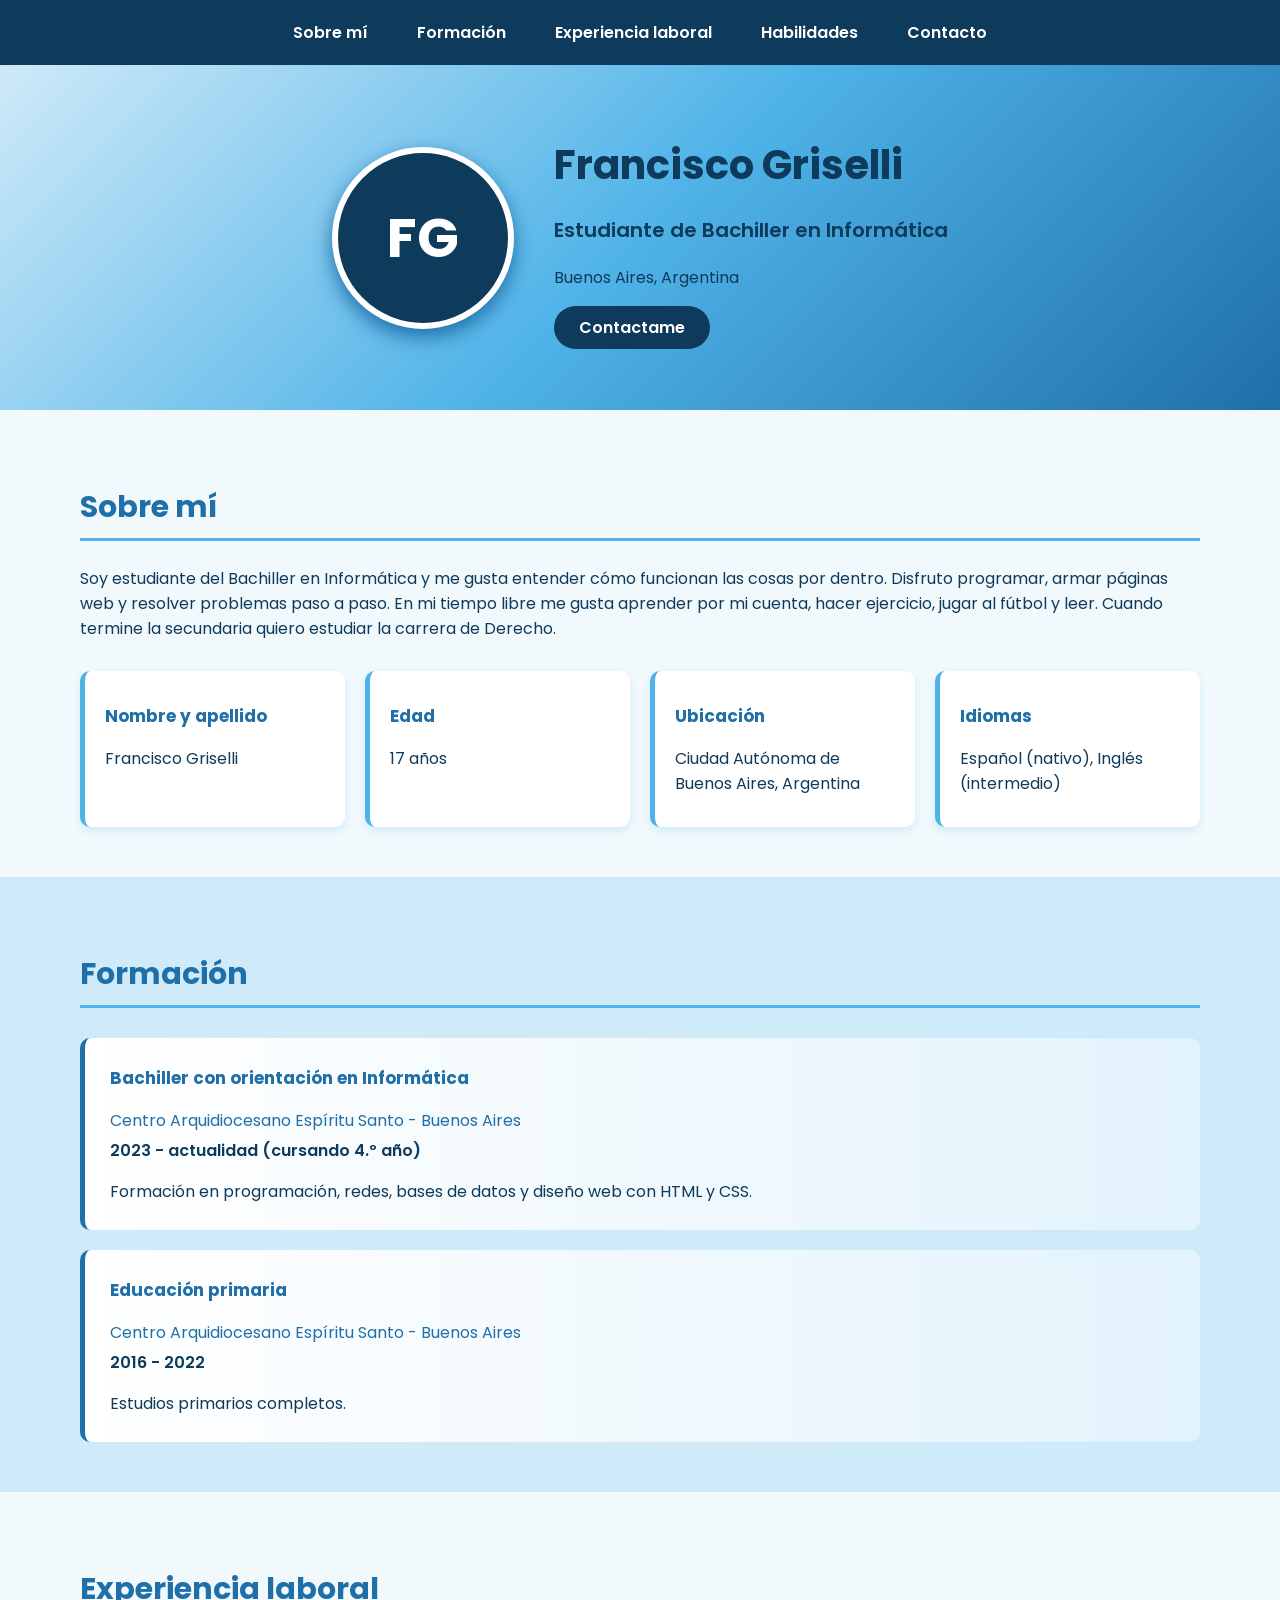
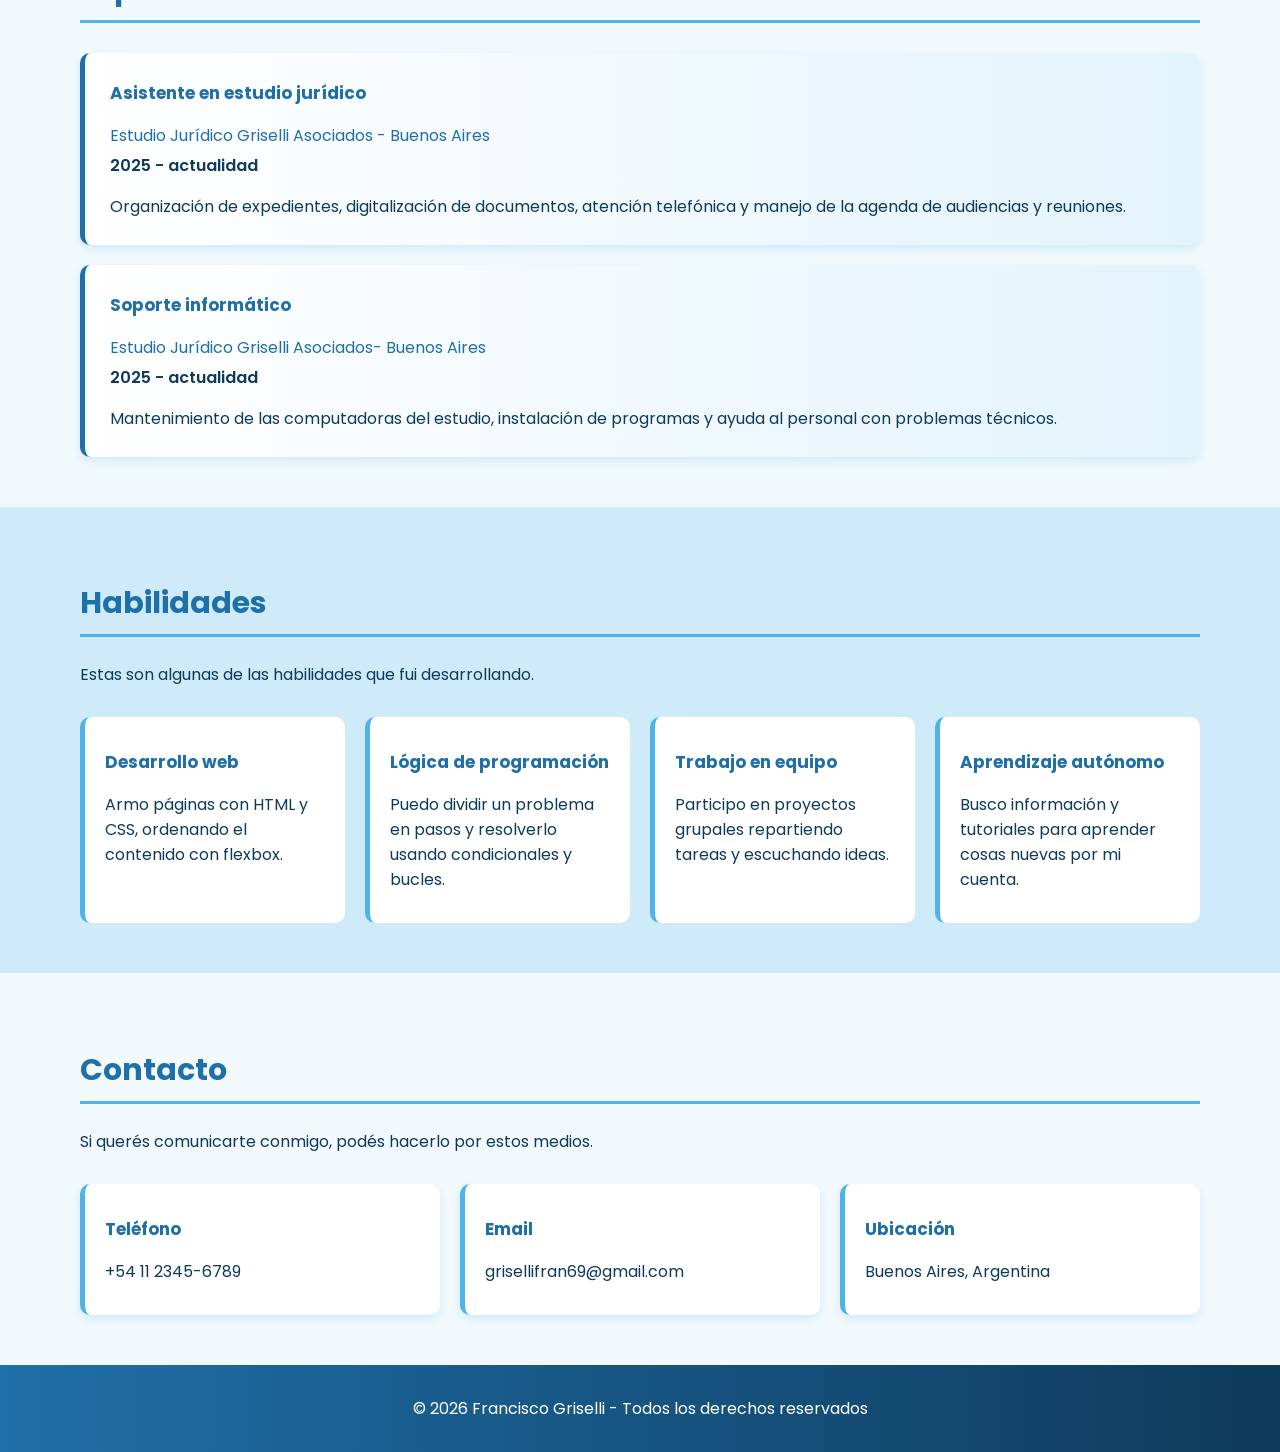
==== index.html @ 18fea028 "Rename index1.html to index.html" ====
<!DOCTYPE html>
<html lang="es">
<head>
    <meta charset="UTF-8">
    <meta name="viewport" content="width=device-width, initial-scale=1.0">
    <title>Francisco Griselli | Portfolio</title>
    <link rel="stylesheet" href="./style/styles1.css">
</head>
<body>

    <header class="encabezado">
        <nav class="navegacion">
            <a href="#sobre-mi">Sobre mí</a>
            <a href="#formacion">Formación</a>
            <a href="#experiencia">Experiencia laboral</a>
            <a href="#habilidades">Habilidades</a>
            <a href="#contacto">Contacto</a>
        </nav>
    </header>

    <main>

        
        <section class="presentacion">
            <div class="avatar">FG</div>
            <div>
                <h1>Francisco Griselli</h1>
                <p class="titulo">Estudiante de Bachiller en Informática</p>
                <p class="ubicacion">Buenos Aires, Argentina</p>
                <a href="#contacto" class="boton">Contactame</a>
            </div>
        </section>

        <section id="sobre-mi" class="seccion">
            <h2>Sobre mí</h2>
            <p>
                Soy estudiante del Bachiller en Informática y me gusta entender cómo funcionan
                las cosas por dentro. Disfruto programar, armar páginas web y resolver problemas
                paso a paso. En mi tiempo libre me gusta aprender por mi cuenta, hacer ejercicio,
                jugar al fútbol y leer. Cuando termine la secundaria quiero estudiar
                la carrera de Derecho.
            </p>

            <div class="cajas">
                <div class="caja">
                    <h3>Nombre y apellido</h3>
                    <p>Francisco Griselli</p>
                </div>
                <div class="caja">
                    <h3>Edad</h3>
                    <p>17 años</p>
                </div>
                <div class="caja">
                    <h3>Ubicación</h3>
                    <p>Ciudad Autónoma de Buenos Aires, Argentina</p>
                </div>
                <div class="caja">
                    <h3>Idiomas</h3>
                    <p>Español (nativo), Inglés (intermedio)</p>
                </div>
            </div>
        </section>

        <section id="formacion" class="seccion-celeste">
            <h2>Formación</h2>

            <div class="tarjetas">
                <div class="tarjeta">
                    <h3>Bachiller con orientación en Informática</h3>
                    <p class="lugar">Centro Arquidiocesano Espíritu Santo - Buenos Aires</p>
                    <p class="fecha">2023 - actualidad (cursando 4.º año)</p>
                    <p>Formación en programación, redes, bases de datos y diseño web con HTML y CSS.</p>
                </div>
                <div class="tarjeta">
                    <h3>Educación primaria</h3>
                    <p class="lugar">Centro Arquidiocesano Espíritu Santo - Buenos Aires</p>
                    <p class="fecha">2016 - 2022</p>
                    <p>Estudios primarios completos.</p>
                </div>
            </div>
        </section>

        <section id="experiencia" class="seccion">
            <h2>Experiencia laboral</h2>

            <div class="tarjetas">
                <div class="tarjeta">
                    <h3>Asistente en estudio jurídico</h3>
                    <p class="lugar">Estudio Jurídico Griselli Asociados - Buenos Aires</p>
                    <p class="fecha">2025 - actualidad</p>
                    <p>Organización de expedientes, digitalización de documentos, atención telefónica y manejo de la agenda de audiencias y reuniones.</p>
                </div>
                <div class="tarjeta">
                    <h3>Soporte informático</h3>
                    <p class="lugar">Estudio Jurídico Griselli Asociados- Buenos Aires</p>
                    <p class="fecha">2025 - actualidad</p>
                    <p>Mantenimiento de las computadoras del estudio, instalación de programas y ayuda al personal con problemas técnicos.</p>
                </div>
            </div>
        </section>

        <section id="habilidades" class="seccion-celeste">
            <h2>Habilidades</h2>
            <p>Estas son algunas de las habilidades que fui desarrollando.</p>

            <div class="cajas">
                <div class="caja">
                    <h3>Desarrollo web</h3>
                    <p>Armo páginas con HTML y CSS, ordenando el contenido con flexbox.</p>
                </div>
                <div class="caja">
                    <h3>Lógica de programación</h3>
                    <p>Puedo dividir un problema en pasos y resolverlo usando condicionales y bucles.</p>
                </div>
                <div class="caja">
                    <h3>Trabajo en equipo</h3>
                    <p>Participo en proyectos grupales repartiendo tareas y escuchando ideas.</p>
                </div>
                <div class="caja">
                    <h3>Aprendizaje autónomo</h3>
                    <p>Busco información y tutoriales para aprender cosas nuevas por mi cuenta.</p>
                </div>
            </div>
        </section>

        <section id="contacto" class="seccion">
            <h2>Contacto</h2>
            <p>Si querés comunicarte conmigo, podés hacerlo por estos medios.</p>

            <div class="cajas">
                <div class="caja">
                    <h3>Teléfono</h3>
                    <p>+54 11 2345-6789</p>
                </div>
                <div class="caja">
                    <h3>Email</h3>
                    <p>grisellifran69@gmail.com</p>
                </div>
                <div class="caja">
                    <h3>Ubicación</h3>
                    <p>Buenos Aires, Argentina</p>
                </div>
            </div>
        </section>

    </main>

    <footer class="pie">
        <p>© 2026 Francisco Griselli - Todos los derechos reservados</p>
    </footer>

</body>
</html>
---- style/styles1.css ----
@import url('https://fonts.googleapis.com/css2?family=Poppins:wght@400;600;700&display=swap');


html {
    scroll-behavior: smooth;
}

body {
    margin: 0;
    font-family: 'Poppins', 'Segoe UI', sans-serif;
    color: #0E3A5B;
    background-color: #F2F9FD;
}

h1 {
    font-size: 40px;
    margin: 0;
}

h2 {
    font-size: 30px;
    color: #1F6FA8;
    border-bottom: 3px solid #4FB3E8;
    padding-bottom: 8px;
}

h3 {
    font-size: 17px;
    color: #1F6FA8;
}

.encabezado {
    background-color: #0E3A5B;
    padding: 15px;
    position: sticky;
    top: 0;
}

.navegacion {
    display: flex;
    justify-content: center;
    gap: 25px;
    flex-wrap: wrap;
}

.navegacion a {
    color: #FFFFFF;
    text-decoration: none;
    font-weight: 600;
    padding: 5px 12px;
    border-radius: 20px;
    transition: background-color 0.3s;
}


.navegacion a:hover {
    background-color: #1F6FA8;
}

.presentacion {
    display: flex;
    justify-content: center;
    align-items: center;
    flex-wrap: wrap;
    gap: 40px;
    padding: 70px 20px;
    background: linear-gradient(135deg, #CFEAF8, #4FB3E8, #1F6FA8);
}

.avatar {
    width: 170px;
    height: 170px;
    border-radius: 50%;
    border: 6px solid #FFFFFF;
    background-color: #0E3A5B;
    color: #FFFFFF;
    font-size: 55px;
    font-weight: 700;
    display: flex;
    justify-content: center;
    align-items: center;
    box-shadow: 0 8px 20px #1F6FA8;
}

.titulo {
    font-size: 20px;
    font-weight: 600;
}

.ubicacion {
    margin-bottom: 25px;
}

.boton {
    background-color: #0E3A5B;
    color: #FFFFFF;
    text-decoration: none;
    font-weight: 600;
    padding: 10px 25px;
    border-radius: 25px;
    transition: background-color 0.3s;
}

.boton:hover {
    background-color: #1F6FA8;
}


.seccion {
    padding: 50px 80px;
}

.seccion-celeste {
    padding: 50px 80px;
    background-color: #CFEAF8;
}

.cajas {
    display: flex;
    flex-wrap: wrap;
    gap: 20px;
    margin-top: 30px;
}

.caja {
    flex: 1;
    min-width: 180px;
    background-color: #FFFFFF;
    border-left: 5px solid #4FB3E8;
    border-radius: 10px;
    padding: 15px 20px;
    box-shadow: 0 4px 10px #CFEAF8;
    transition: transform 0.3s;
}

.caja:hover {
    transform: translateY(-5px);
}

.pie {
    color: #FFFFFF;
    text-align: center;
    padding: 15px;
    background: linear-gradient(90deg, #1F6FA8, #0E3A5B);
}

.tarjetas {
    display: flex;
    flex-direction: column;
    gap: 20px;
    margin-top: 30px;
}

.tarjeta {
    border-left: 5px solid #1F6FA8;
    border-radius: 10px;
    padding: 10px 25px;
    background: linear-gradient(90deg, #FFFFFF, #E3F3FC);
    box-shadow: 0 4px 10px #CFEAF8;
}

.lugar {
    color: #1F6FA8;
    margin: 0;
}

.fecha {
    font-weight: 600;
    margin: 5px 0 10px;
}
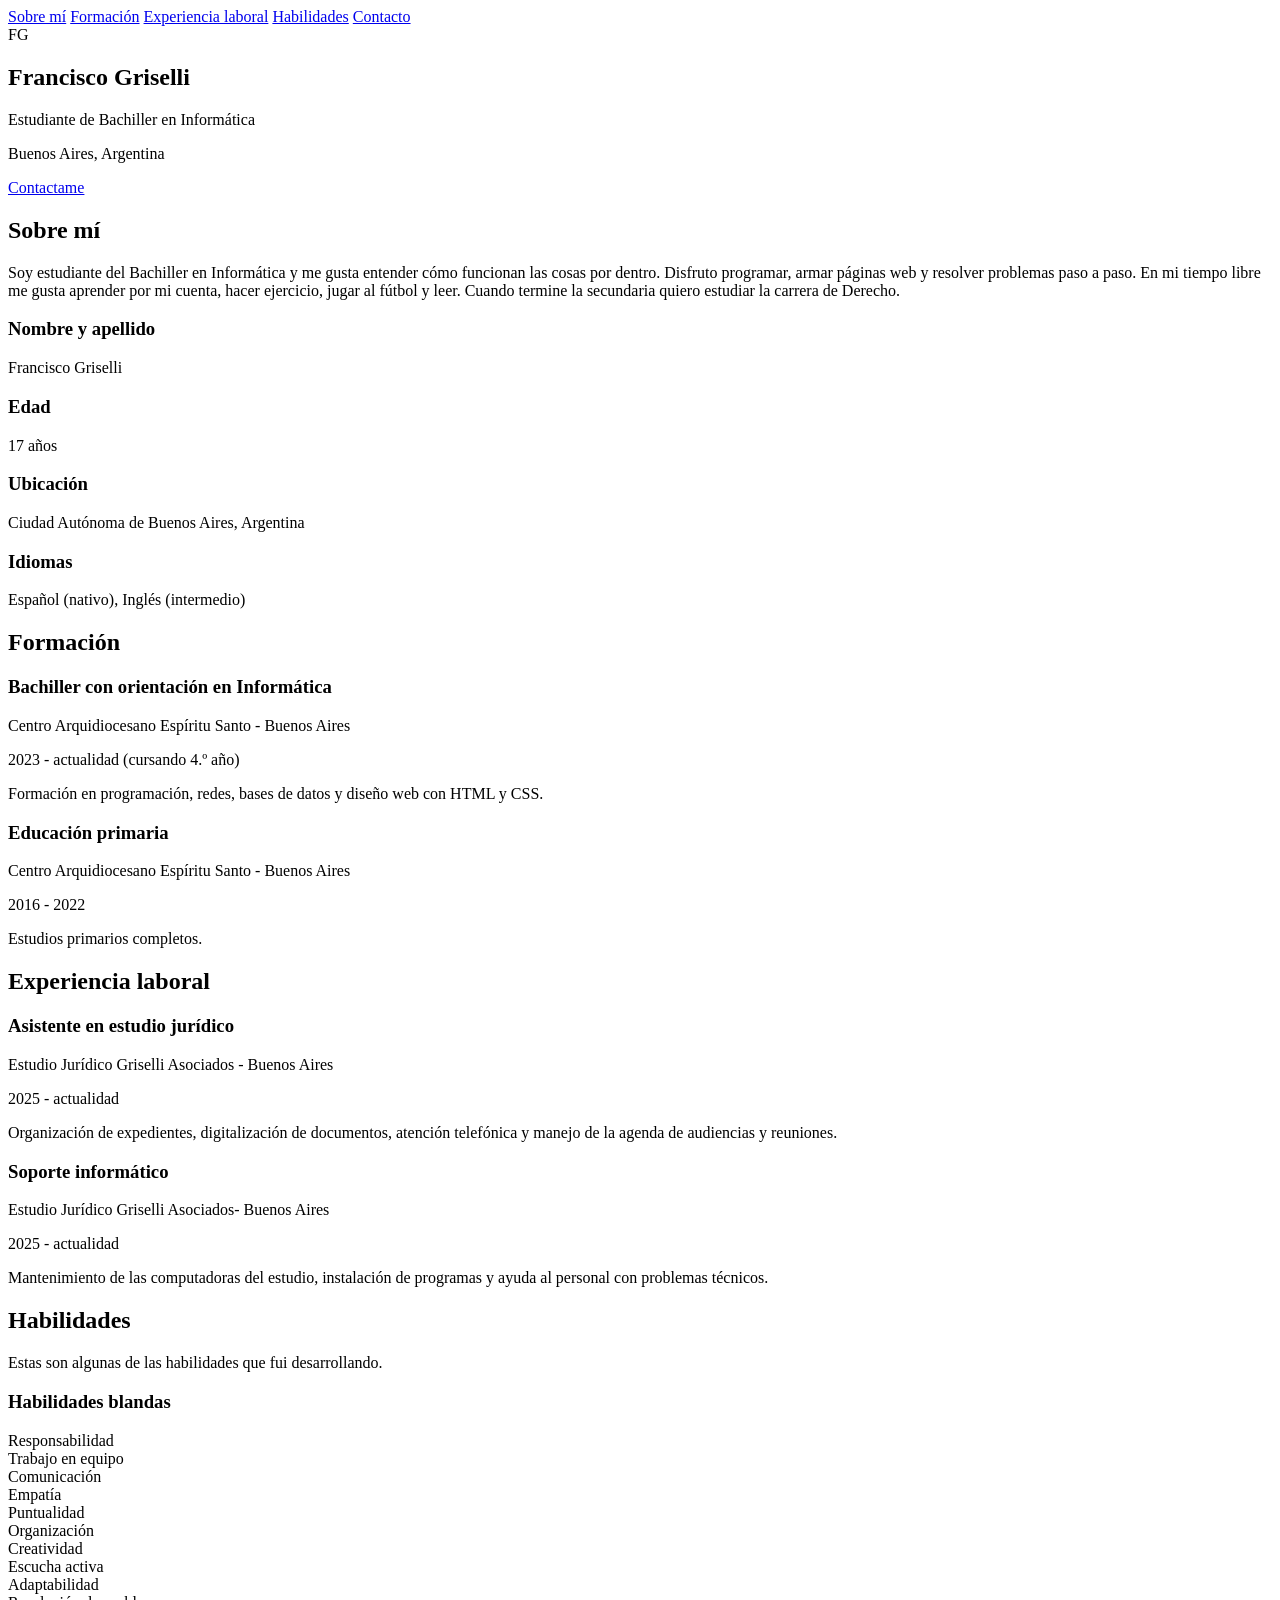
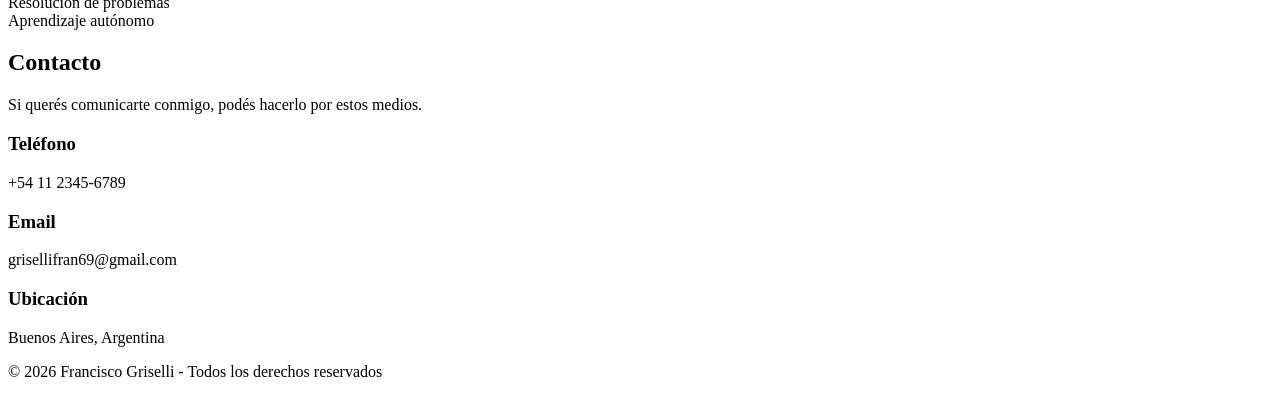
==== commit e8c52bbf: "Refactor index.html and update stylesheet link Updated HTML structure and stylesheets for the portfo" ====
--- a/index.html
+++ b/index.html
@@ -4,7 +4,7 @@
     <meta charset="UTF-8">
     <meta name="viewport" content="width=device-width, initial-scale=1.0">
     <title>Francisco Griselli | Portfolio</title>
-    <link rel="stylesheet" href="./style/styles1.css">
+    <link rel="stylesheet" href="./CSS/style1.css">
 </head>
 <body>
 
@@ -99,27 +99,25 @@
             </div>
         </section>
 
+
         <section id="habilidades" class="seccion-celeste">
             <h2>Habilidades</h2>
             <p>Estas son algunas de las habilidades que fui desarrollando.</p>
 
-            <div class="cajas">
-                <div class="caja">
-                    <h3>Desarrollo web</h3>
-                    <p>Armo páginas con HTML y CSS, ordenando el contenido con flexbox.</p>
-                </div>
-                <div class="caja">
-                    <h3>Lógica de programación</h3>
-                    <p>Puedo dividir un problema en pasos y resolverlo usando condicionales y bucles.</p>
-                </div>
-                <div class="caja">
-                    <h3>Trabajo en equipo</h3>
-                    <p>Participo en proyectos grupales repartiendo tareas y escuchando ideas.</p>
-                </div>
-                <div class="caja">
-                    <h3>Aprendizaje autónomo</h3>
-                    <p>Busco información y tutoriales para aprender cosas nuevas por mi cuenta.</p>
-                </div>
+            <h3 class="subtitulo">Habilidades blandas</h3>
+
+            <div class="etiquetas">
+                <div class="etiqueta">Responsabilidad</div>
+                <div class="etiqueta">Trabajo en equipo</div>
+                <div class="etiqueta">Comunicación</div>
+                <div class="etiqueta">Empatía</div>
+                <div class="etiqueta">Puntualidad</div>
+                <div class="etiqueta">Organización</div>
+                <div class="etiqueta">Creatividad</div>
+                <div class="etiqueta">Escucha activa</div>
+                <div class="etiqueta">Adaptabilidad</div>
+                <div class="etiqueta">Resolución de problemas</div>
+                <div class="etiqueta">Aprendizaje autónomo</div>
             </div>
         </section>
 
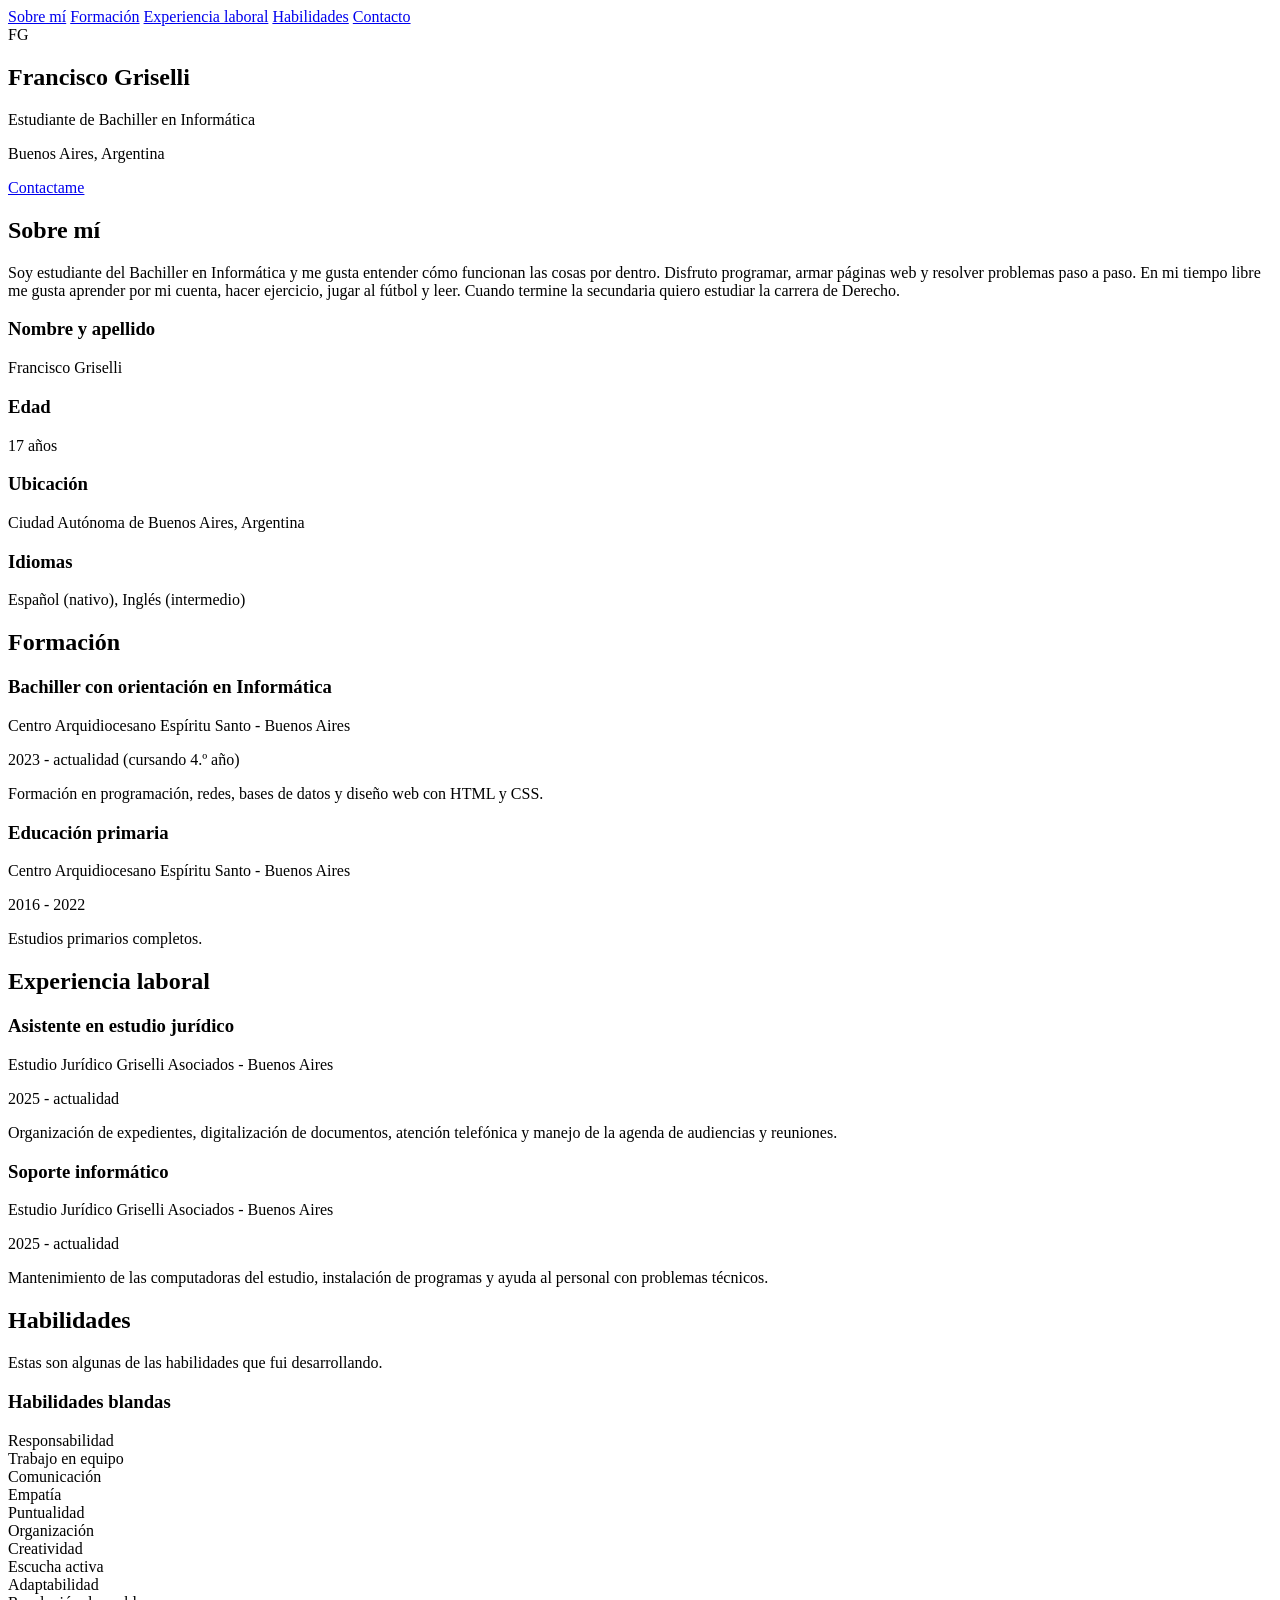
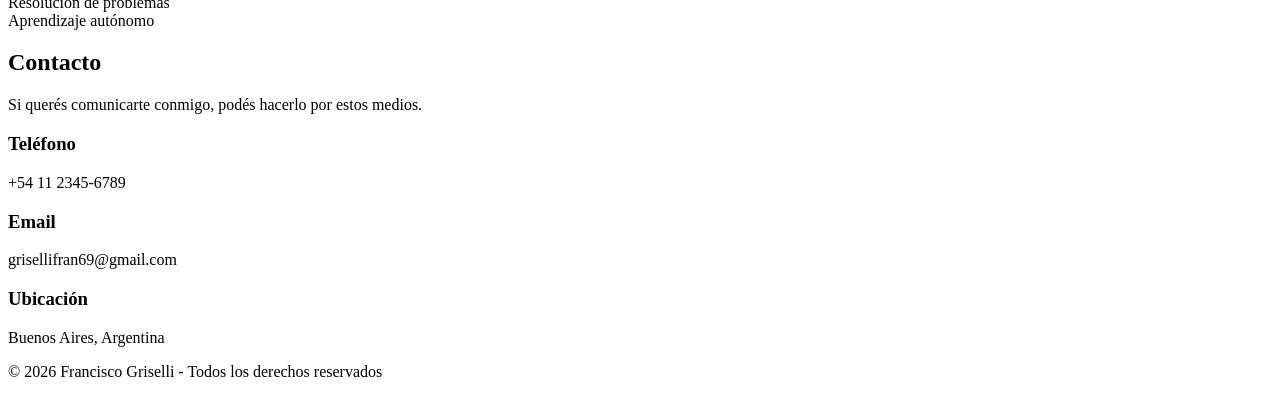
==== commit 38470fcb: "Fix HTML encoding issues in index.html" ====
--- a/index.html
+++ b/index.html
@@ -4,7 +4,7 @@
     <meta charset="UTF-8">
     <meta name="viewport" content="width=device-width, initial-scale=1.0">
     <title>Francisco Griselli | Portfolio</title>
-    <link rel="stylesheet" href="./CSS/style1.css">
+    <link rel="stylesheet" href="./CSS/styles1.css">
 </head>
 <body>
 
@@ -92,7 +92,7 @@
                 </div>
                 <div class="tarjeta">
                     <h3>Soporte informático</h3>
-                    <p class="lugar">Estudio Jurídico Griselli Asociados- Buenos Aires</p>
+                    <p class="lugar">Estudio Jurídico Griselli Asociados - Buenos Aires</p>
                     <p class="fecha">2025 - actualidad</p>
                     <p>Mantenimiento de las computadoras del estudio, instalación de programas y ayuda al personal con problemas técnicos.</p>
                 </div>
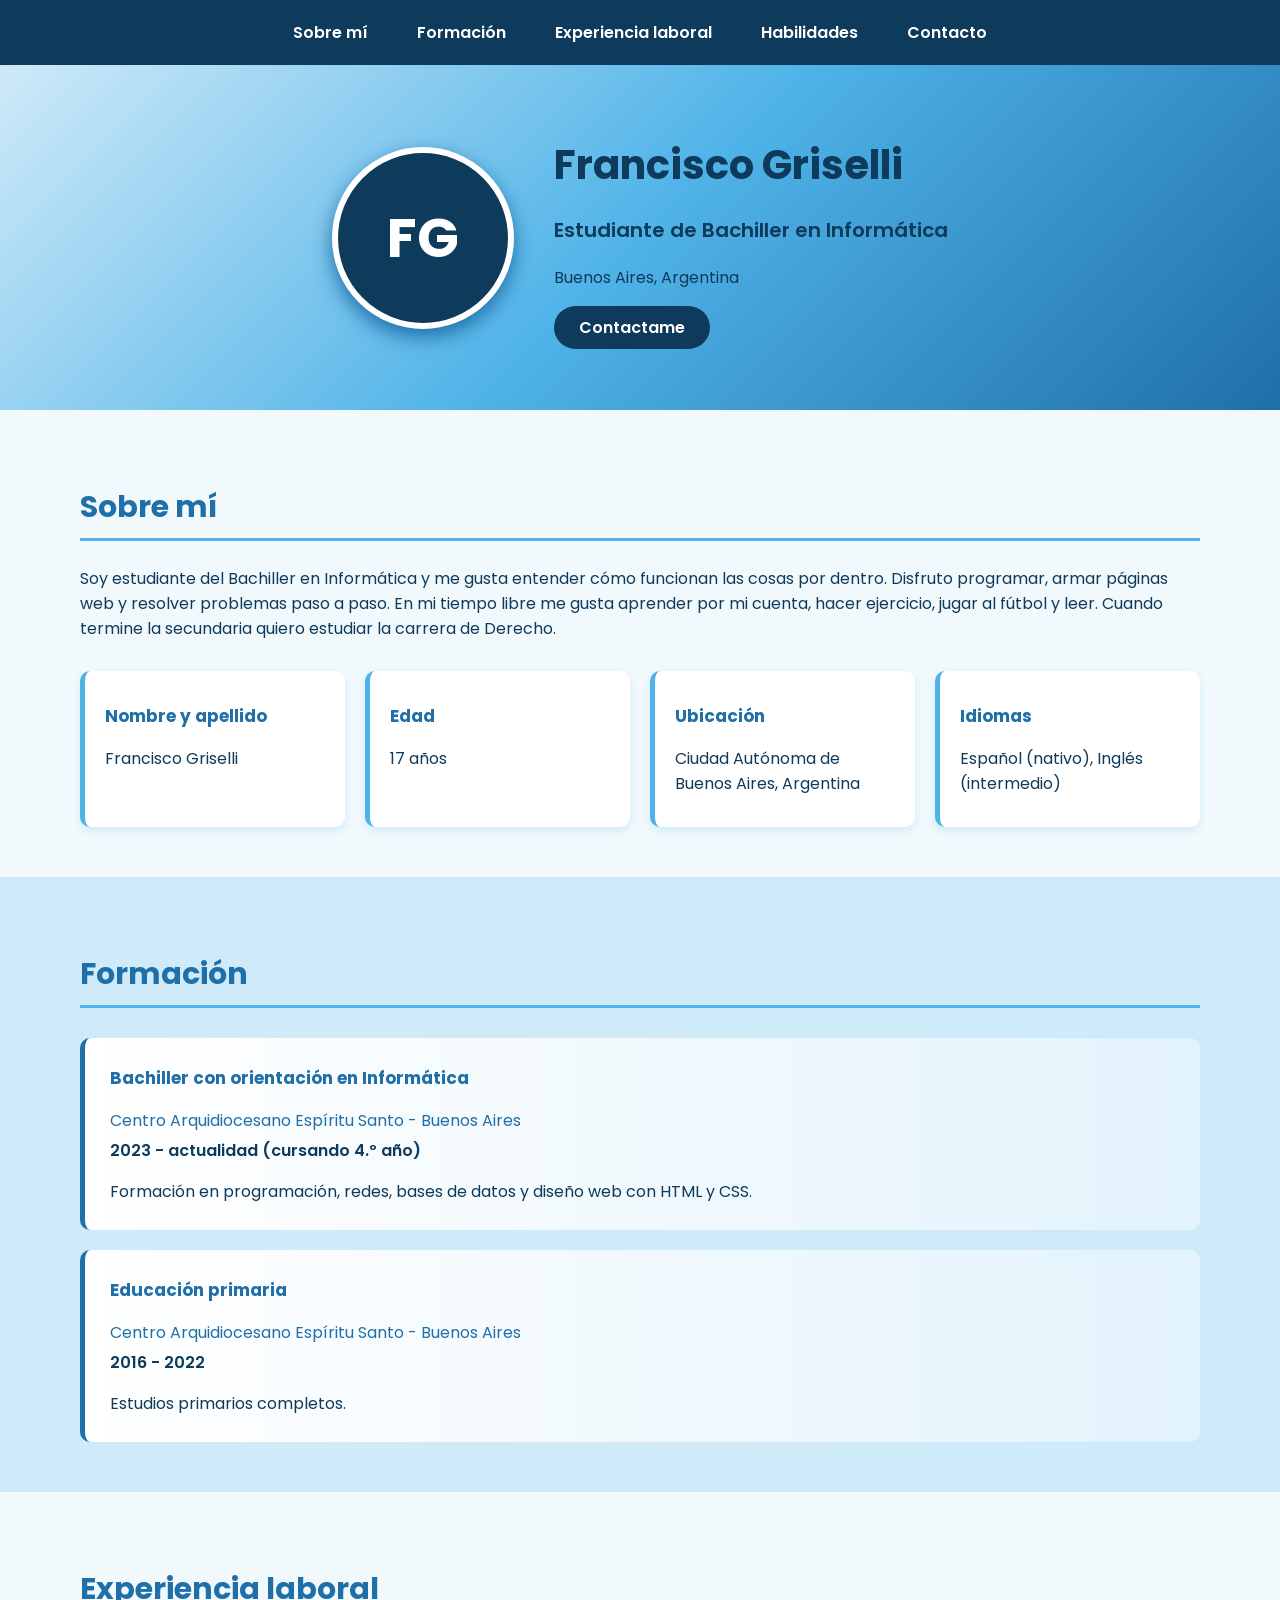
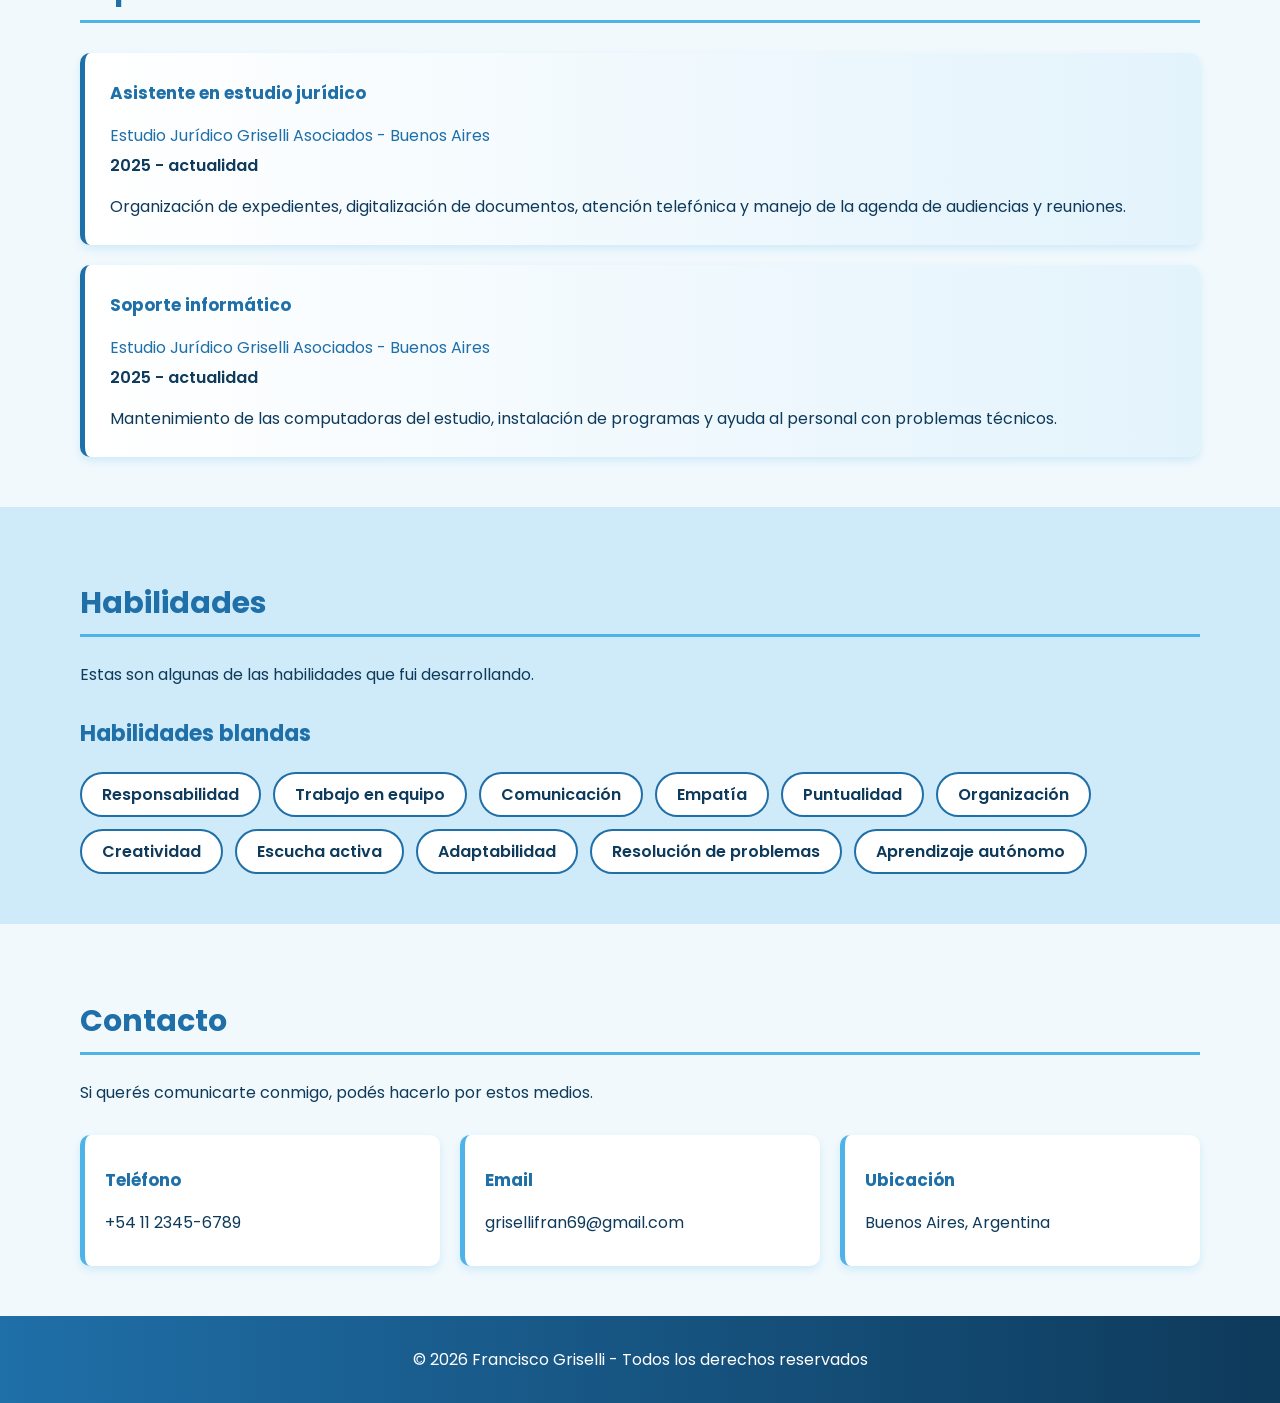
==== commit 260b0acc: "Fix HTML structure and update stylesheet path" ====
--- a/index.html
+++ b/index.html
@@ -4,7 +4,7 @@
     <meta charset="UTF-8">
     <meta name="viewport" content="width=device-width, initial-scale=1.0">
     <title>Francisco Griselli | Portfolio</title>
-    <link rel="stylesheet" href="./CSS/styles1.css">
+    <link rel="stylesheet" href="./style/styles1.css">
 </head>
 <body>
 
--- a/style/styles1.css
+++ b/style/styles1.css
@@ -0,0 +1,194 @@
+@import url('https://fonts.googleapis.com/css2?family=Poppins:wght@400;600;700&display=swap');
+
+
+html {
+    scroll-behavior: smooth;
+}
+
+body {
+    margin: 0;
+    font-family: 'Poppins', 'Segoe UI', sans-serif;
+    color: #0E3A5B;
+    background-color: #F2F9FD;
+}
+
+h1 {
+    font-size: 40px;
+    margin: 0;
+}
+
+h2 {
+    font-size: 30px;
+    color: #1F6FA8;
+    border-bottom: 3px solid #4FB3E8;
+    padding-bottom: 8px;
+}
+
+h3 {
+    font-size: 17px;
+    color: #1F6FA8;
+}
+
+.encabezado {
+    background-color: #0E3A5B;
+    padding: 15px;
+    position: sticky;
+    top: 0;
+}
+
+.navegacion {
+    display: flex;
+    justify-content: center;
+    gap: 25px;
+    flex-wrap: wrap;
+}
+
+.navegacion a {
+    color: #FFFFFF;
+    text-decoration: none;
+    font-weight: 600;
+    padding: 5px 12px;
+    border-radius: 20px;
+    transition: background-color 0.3s;
+}
+
+
+.navegacion a:hover {
+    background-color: #1F6FA8;
+}
+
+.presentacion {
+    display: flex;
+    justify-content: center;
+    align-items: center;
+    flex-wrap: wrap;
+    gap: 40px;
+    padding: 70px 20px;
+    background: linear-gradient(135deg, #CFEAF8, #4FB3E8, #1F6FA8);
+}
+
+.avatar {
+    width: 170px;
+    height: 170px;
+    border-radius: 50%;
+    border: 6px solid #FFFFFF;
+    background-color: #0E3A5B;
+    color: #FFFFFF;
+    font-size: 55px;
+    font-weight: 700;
+    display: flex;
+    justify-content: center;
+    align-items: center;
+    box-shadow: 0 8px 20px #1F6FA8;
+}
+
+.titulo {
+    font-size: 20px;
+    font-weight: 600;
+}
+
+.ubicacion {
+    margin-bottom: 25px;
+}
+
+.boton {
+    background-color: #0E3A5B;
+    color: #FFFFFF;
+    text-decoration: none;
+    font-weight: 600;
+    padding: 10px 25px;
+    border-radius: 25px;
+    transition: background-color 0.3s;
+}
+
+.boton:hover {
+    background-color: #1F6FA8;
+}
+
+
+.seccion {
+    padding: 50px 80px;
+}
+
+.seccion-celeste {
+    padding: 50px 80px;
+    background-color: #CFEAF8;
+}
+
+.cajas {
+    display: flex;
+    flex-wrap: wrap;
+    gap: 20px;
+    margin-top: 30px;
+}
+
+.caja {
+    flex: 1;
+    min-width: 180px;
+    background-color: #FFFFFF;
+    border-left: 5px solid #4FB3E8;
+    border-radius: 10px;
+    padding: 15px 20px;
+    box-shadow: 0 4px 10px #CFEAF8;
+    transition: transform 0.3s;
+}
+
+.caja:hover {
+    transform: translateY(-5px);
+}
+
+.pie {
+    color: #FFFFFF;
+    text-align: center;
+    padding: 15px;
+    background: linear-gradient(90deg, #1F6FA8, #0E3A5B);
+}
+
+.tarjetas {
+    display: flex;
+    flex-direction: column;
+    gap: 20px;
+    margin-top: 30px;
+}
+
+.tarjeta {
+    border-left: 5px solid #1F6FA8;
+    border-radius: 10px;
+    padding: 10px 25px;
+    background: linear-gradient(90deg, #FFFFFF, #E3F3FC);
+    box-shadow: 0 4px 10px #CFEAF8;
+}
+
+.lugar {
+    color: #1F6FA8;
+    margin: 0;
+}
+
+.fecha {
+    font-weight: 600;
+    margin: 5px 0 10px;
+} 
+.subtitulo {
+    font-size: 22px;
+    margin-top: 30px;
+}
+
+.etiquetas {
+    display: flex;
+    flex-wrap: wrap;
+    gap: 12px;
+}
+
+.etiqueta {
+    background-color: #FFFFFF;
+    border: 2px solid #1F6FA8;
+    border-radius: 25px;
+    padding: 8px 20px;
+    font-weight: 600;
+    transition: background-color 0.3s, color 0.3s;
+}
+
+.etiqueta:hover {
+    background-color: #1F6FA8;
+    color: #FFFFFF;
+}
